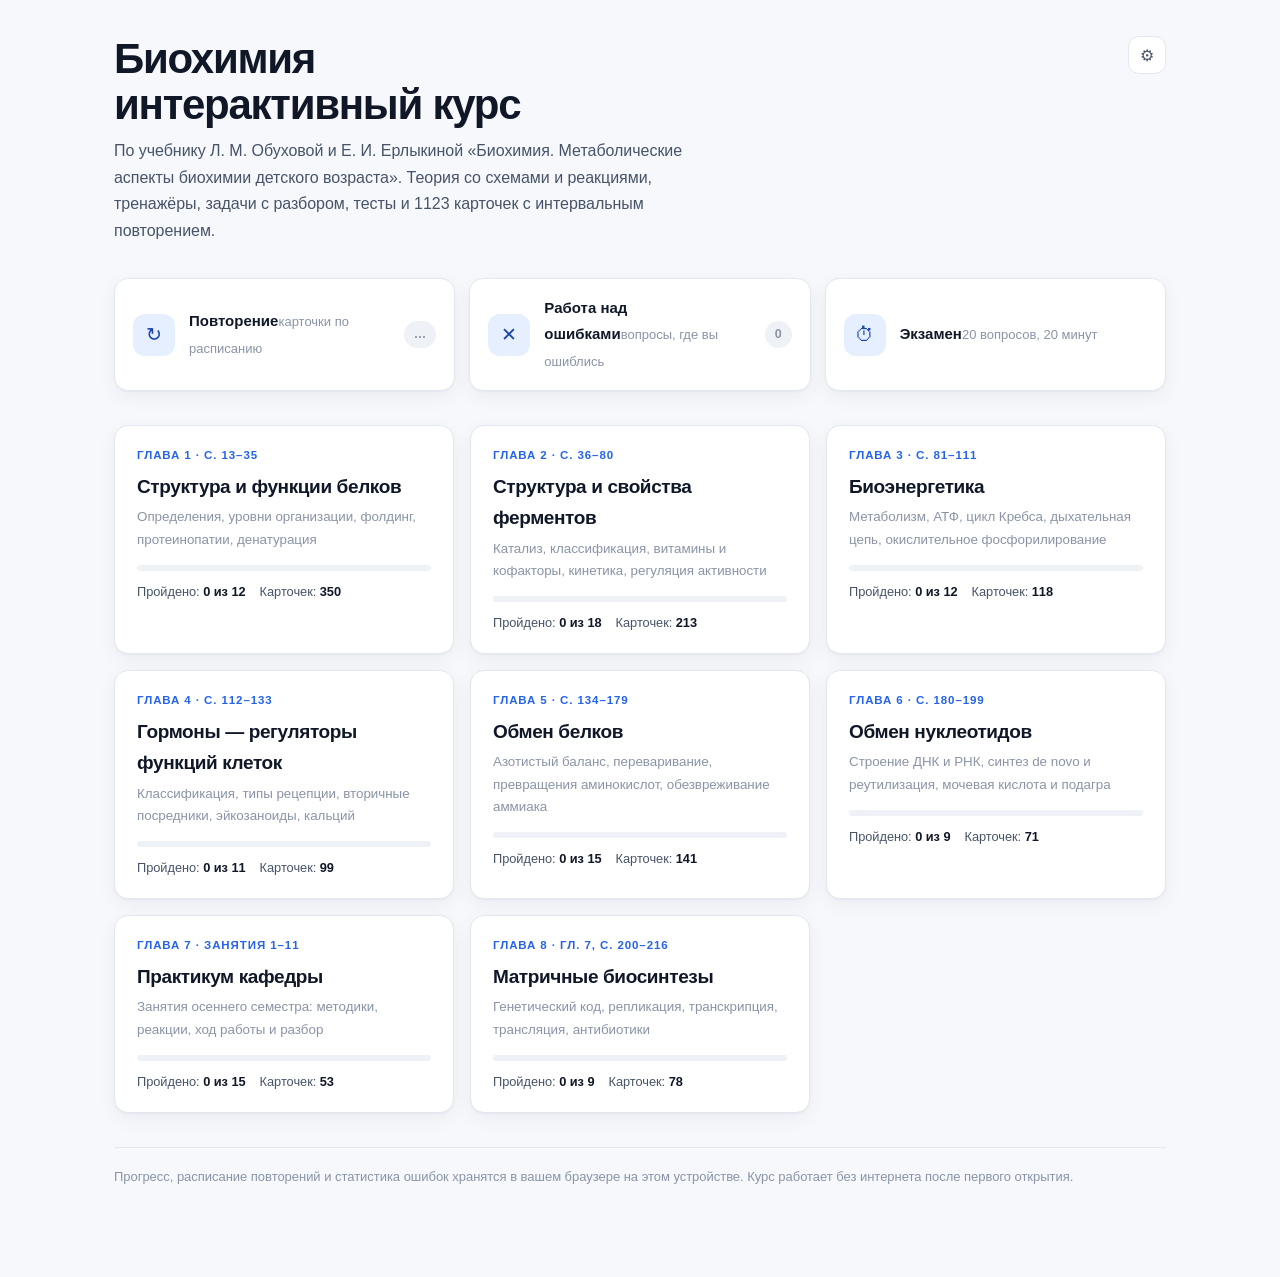
==== index.html @ 62764aaf "Add files via upload" ====
<!DOCTYPE html>
<html lang="ru">
<head>
<meta charset="utf-8">
<meta name="viewport" content="width=device-width, initial-scale=1">
<meta name="theme-color" content="#0f1b2d">
<title>Биохимия · интерактивный курс</title>
<link rel="manifest" href="manifest.json">
<link rel="stylesheet" href="app.css">
</head>
<body>
<div class="hub-wrap"><div id="hub"></div></div>
<script src="app.js"></script>
<script>
BIOHUB({"cards": 1123, "chapters": [{"n": 1, "disp": 1, "title": "Структура и функции белков", "sub": "Определения, уровни организации, фолдинг, протеинопатии, денатурация", "pages_label": "с. 13–35", "pages": 12, "cards": 350}, {"n": 2, "disp": 2, "title": "Структура и свойства ферментов", "sub": "Катализ, классификация, витамины и кофакторы, кинетика, регуляция активности", "pages_label": "с. 36–80", "pages": 18, "cards": 213}, {"n": 3, "disp": 3, "title": "Биоэнергетика", "sub": "Метаболизм, АТФ, цикл Кребса, дыхательная цепь, окислительное фосфорилирование", "pages_label": "с. 81–111", "pages": 12, "cards": 118}, {"n": 4, "disp": 4, "title": "Гормоны — регуляторы функций клеток", "sub": "Классификация, типы рецепции, вторичные посредники, эйкозаноиды, кальций", "pages_label": "с. 112–133", "pages": 11, "cards": 99}, {"n": 5, "disp": 5, "title": "Обмен белков", "sub": "Азотистый баланс, переваривание, превращения аминокислот, обезвреживание аммиака", "pages_label": "с. 134–179", "pages": 15, "cards": 141}, {"n": 6, "disp": 6, "title": "Обмен нуклеотидов", "sub": "Строение ДНК и РНК, синтез de novo и реутилизация, мочевая кислота и подагра", "pages_label": "с. 180–199", "pages": 9, "cards": 71}, {"n": 7, "disp": 7, "title": "Практикум кафедры", "sub": "Занятия осеннего семестра: методики, реакции, ход работы и разбор", "pages_label": "занятия 1–11", "pages": 15, "cards": 53}, {"n": 8, "disp": 7, "title": "Матричные биосинтезы", "sub": "Генетический код, репликация, транскрипция, трансляция, антибиотики", "pages_label": "гл. 7, с. 200–216", "pages": 9, "cards": 78}]});
if('serviceWorker' in navigator && location.protocol.indexOf('http')===0) navigator.serviceWorker.register('sw.js').catch(function(){});
</script>
</body>
</html>
---- app.css ----
:root{
  /* акценты — используются и в inline-SVG */
  --teal:#2563eb; --teal-d:#1a44a8; --tint:#e6efff;
  --plum:#7c3aed; --plum-tint:#f0e9ff;
  --amber:#c2740b; --amber-tint:#fdf2dd;
  --red:#d33a34; --red-tint:#fdeae8;
  --green:#12885e; --green-tint:#dcf5ea;
  /* текст и поверхности */
  --ink:#101828; --ink2:#475467; --ink3:#8a94a6;
  --line:#e3e8f0; --line2:#eef2f7;
  --bg:#f6f8fc; --card:#ffffff;
  /* тёмная панель */
  --rail:#0f1b2d; --rail2:#16273f; --rail-tx:#c3cede; --rail-tx2:#7f8fa6;
  --mono:ui-monospace,"SFMono-Regular",Menlo,Consolas,monospace;
  --body:-apple-system,BlinkMacSystemFont,"Segoe UI",Roboto,"Helvetica Neue",Arial,sans-serif;
  --r:14px;
  --sh:0 1px 2px rgba(16,24,40,.04),0 6px 20px rgba(16,24,40,.05);
}
*{box-sizing:border-box}
html{scroll-behavior:smooth}
body{margin:0;background:var(--bg);color:var(--ink);font-family:var(--body);font-size:16px;line-height:1.65;-webkit-text-size-adjust:100%;letter-spacing:-.002em}
@media (prefers-reduced-motion:reduce){*{animation:none!important;transition:none!important}html{scroll-behavior:auto}}

/* ---------- каркас ---------- */
.shell{display:grid;grid-template-columns:308px minmax(0,1fr);max-width:1500px;margin:0 auto;min-height:100vh}
.rail{position:sticky;top:0;height:100vh;overflow-y:auto;background:var(--rail);color:var(--rail-tx);padding:24px 18px 40px}
.main{padding:34px 46px 100px;min-width:0}
.topbar{display:none}
@media(max-width:1000px){
  .shell{grid-template-columns:1fr}
  .topbar{display:flex;position:sticky;top:0;z-index:40;align-items:center;gap:12px;background:var(--rail);color:#fff;padding:11px 14px}
  .topbar .tb-title{font-size:15px;font-weight:600;flex:1;min-width:0;overflow:hidden;text-overflow:ellipsis;white-space:nowrap}
  .burger{font:inherit;font-size:14px;font-weight:600;border:1px solid rgba(255,255,255,.22);background:rgba(255,255,255,.08);color:#fff;border-radius:10px;padding:7px 13px;cursor:pointer;white-space:nowrap}
  .rail{position:fixed;z-index:50;inset:0 auto 0 0;width:min(88vw,340px);transform:translateX(-102%);transition:transform .25s ease}
  .rail.open{transform:none}
  .scrim{position:fixed;inset:0;background:rgba(8,14,26,.55);z-index:45;display:none}
  .scrim.on{display:block}
  .main{padding:20px 16px 80px}
}

/* ---------- сайдбар ---------- */
.brand{color:#fff;font-size:19px;font-weight:700;line-height:1.25;letter-spacing:-.01em;margin:0 0 6px}
.brand em{font-style:normal;color:#7aa5ff}
.brand-sub{font-size:12px;color:var(--rail-tx2);line-height:1.5;margin-bottom:16px}
.search{position:relative;margin-bottom:16px}
.search input{width:100%;font:inherit;font-size:14px;padding:10px 12px 10px 34px;border:1px solid rgba(255,255,255,.14);border-radius:11px;background:rgba(255,255,255,.06);color:#fff}
.search input::placeholder{color:var(--rail-tx2)}
.search input:focus{outline:none;border-color:#3f6fd8;background:rgba(255,255,255,.1)}
.search::before{content:"⌕";position:absolute;left:12px;top:8px;font-size:16px;color:var(--rail-tx2)}
.chapter{margin-bottom:4px;border-radius:12px;overflow:hidden}
.ch-head{display:flex;align-items:center;gap:10px;width:100%;background:none;border:0;padding:10px 8px;cursor:pointer;text-align:left;font:inherit;color:#fff;border-radius:10px}
.ch-head:hover{background:rgba(255,255,255,.05)}
.ch-num{font-family:var(--mono);font-size:10px;letter-spacing:.06em;color:#fff;background:linear-gradient(135deg,#2563eb,#5b8cff);border-radius:7px;padding:3px 7px}
.ch-name{flex:1;font-size:13.4px;font-weight:600;line-height:1.3}
.caret{color:var(--rail-tx2);font-size:11px;transition:transform .2s}
.chapter.closed .caret{transform:rotate(-90deg)}
.chapter.closed .chain{display:none}
.chain{margin:0 0 8px;padding:0 0 0 6px;list-style:none}
.nav-btn{display:flex;gap:10px;align-items:flex-start;width:100%;background:none;border:0;padding:7px 10px;text-align:left;cursor:pointer;color:var(--rail-tx);font:inherit;font-size:13.4px;line-height:1.35;border-radius:9px}
.nav-btn:hover{background:rgba(255,255,255,.06);color:#fff}
.node{flex:0 0 auto;width:22px;height:22px;border-radius:7px;background:rgba(255,255,255,.07);display:grid;place-items:center;font-family:var(--mono);font-size:9.5px;color:var(--rail-tx2);margin-top:1px}
.nav-btn.active{background:rgba(37,99,235,.22);color:#fff;font-weight:600;box-shadow:inset 2px 0 0 #5b8cff}
.nav-btn.active .node{background:#2563eb;color:#fff}
.nav-btn.done .node{background:rgba(18,136,94,.25);color:#5fd6a6}
.nav-btn.done:not(.active) .node span{display:none}
.nav-btn.done:not(.active) .node::after{content:"✓"}
.nav-btn.hidden{display:none}
.rail-progress{margin-top:18px;padding-top:16px;border-top:1px solid rgba(255,255,255,.1);font-size:12.5px;color:var(--rail-tx2)}
.bar{height:6px;border-radius:99px;background:rgba(255,255,255,.1);overflow:hidden;margin:9px 0 6px}
.bar>i{display:block;height:100%;background:linear-gradient(90deg,#2563eb,#5b8cff);width:0;transition:width .35s ease}
.rail-src{margin-top:14px;font-size:11.2px;color:var(--rail-tx2);line-height:1.55}
.nores{font-size:13px;color:var(--rail-tx2);padding:8px 4px}

/* ---------- заголовки ---------- */
.crumb{display:inline-flex;align-items:center;gap:8px;font-size:12px;font-weight:600;letter-spacing:.02em;color:var(--teal-d);background:var(--tint);padding:5px 12px;border-radius:99px;margin-bottom:14px}
h1.page{font-size:clamp(26px,3.6vw,36px);font-weight:750;line-height:1.15;letter-spacing:-.025em;margin:0 0 10px}
.lead{font-size:16.6px;color:var(--ink2);max-width:70ch;margin:0 0 24px}
h2.sec{font-size:22px;font-weight:700;letter-spacing:-.02em;margin:38px 0 14px;padding-left:14px;border-left:4px solid var(--teal);line-height:1.25}
h3{font-size:16.5px;font-weight:650;margin:24px 0 8px;color:var(--ink)}
p{margin:0 0 12px;max-width:78ch}
ul,ol{margin:0 0 14px;padding-left:22px;max-width:78ch}
li{margin-bottom:6px}
li::marker{color:var(--teal)}
b,strong{font-weight:650}

/* ---------- видеослот ---------- */
.vslot{margin:0 0 24px}
.vslot .k{font-size:11px;font-weight:700;letter-spacing:.1em;text-transform:uppercase;color:var(--ink3);display:block;margin-bottom:10px}
.vgrid{display:grid;grid-template-columns:repeat(auto-fit,minmax(290px,1fr));gap:16px}
.vcard{background:var(--card);border:1px solid var(--line);border-radius:var(--r);overflow:hidden;box-shadow:var(--sh)}
.vframe{position:relative;width:100%;aspect-ratio:16/9;background:#0f1b2d}
.vframe iframe{position:absolute;inset:0;width:100%;height:100%;border:0}
.vcap{padding:11px 14px;font-size:13.4px;color:var(--ink2);display:flex;justify-content:space-between;gap:10px;align-items:center}
.vcap a{color:var(--teal);text-decoration:none;font-weight:600}
.vcap a:hover{text-decoration:underline}
.vempty{border:1.5px dashed var(--line);border-radius:var(--r);background:var(--card);padding:18px;display:flex;flex-direction:column;justify-content:center;align-items:center;text-align:center;aspect-ratio:16/9;color:var(--ink3);font-size:13.4px;gap:7px}
.vempty .plus{width:42px;height:42px;border-radius:50%;background:var(--tint);color:var(--teal);display:grid;place-items:center;font-size:24px;line-height:1}
.vempty code{font-family:var(--mono);font-size:11.5px;background:var(--tint);color:var(--teal-d);padding:2px 7px;border-radius:6px}

/* ---------- карточки-блоки ---------- */
.panel{background:var(--card);border:1px solid var(--line);border-radius:var(--r);padding:20px 22px;margin:18px 0;box-shadow:var(--sh)}
.def,.clin,.note{border-radius:var(--r);padding:16px 20px;margin:16px 0;box-shadow:var(--sh)}
.def{background:var(--card);border:1px solid var(--line);border-left:4px solid var(--teal)}
.def .k{font-size:10.5px;font-weight:700;letter-spacing:.1em;text-transform:uppercase;color:var(--teal);display:block;margin-bottom:6px}
.clin{background:var(--card);border:1px solid var(--line);border-left:4px solid var(--amber)}
.clin .k{font-size:10.5px;font-weight:700;letter-spacing:.1em;text-transform:uppercase;color:var(--amber);display:block;margin-bottom:6px}
.def p:last-child,.clin p:last-child,.note p:last-child{margin-bottom:0}
.note{background:var(--tint);border:0;font-size:14.8px;color:var(--ink2);box-shadow:none}

/* ---------- таблицы ---------- */
.tw{overflow-x:auto;margin:18px 0;border:1px solid var(--line);border-radius:var(--r);background:var(--card);box-shadow:var(--sh)}
table{border-collapse:collapse;width:100%;font-size:14.5px;min-width:520px}
th{text-align:left;background:#f8fafd;font-size:11px;font-weight:700;letter-spacing:.06em;text-transform:uppercase;color:var(--ink3);padding:12px 15px;border-bottom:1px solid var(--line)}
td{padding:12px 15px;border-bottom:1px solid var(--line2);vertical-align:top}
tr:last-child td{border-bottom:0}
td.n{font-weight:650;color:var(--teal-d);white-space:nowrap}

/* ---------- схемы и реакции ---------- */
figure{margin:22px 0;background:var(--card);border:1px solid var(--line);border-radius:var(--r);padding:20px 18px 12px;overflow:hidden;box-shadow:var(--sh)}
figure svg{display:block;width:100%;height:auto;max-width:780px;margin:0 auto}
figcaption{font-size:12.8px;color:var(--ink3);margin-top:12px;text-align:center}
.sv-lbl{font-family:var(--body);font-size:12.5px;fill:var(--ink2)}
.sv-key{font-family:var(--body);font-size:13px;font-weight:700;fill:var(--ink)}
.sv-f{font-family:var(--mono);font-size:13.5px;fill:var(--ink)}
.sv-s{font-family:var(--body);font-size:11px;fill:var(--ink2)}
.rxn{display:flex;flex-wrap:wrap;align-items:center;justify-content:center;gap:12px;background:var(--card);border:1px solid var(--line);border-radius:var(--r);padding:18px 16px;margin:18px 0;font-size:14.8px;box-shadow:var(--sh)}
.rxn .mol{white-space:nowrap;padding:7px 12px;border-radius:10px;background:var(--tint);color:var(--teal-d);font-weight:600}
.rxn .op{color:var(--ink3);font-size:17px}
.rxn .arrow{position:relative;color:var(--teal);font-size:20px;padding:0 6px}
.rxn .arrow small{position:absolute;left:50%;transform:translateX(-50%);top:-16px;font-size:10.5px;color:var(--ink3);white-space:nowrap;font-weight:600}
.rxn-cap{text-align:center;font-size:12.8px;color:var(--ink3);margin:-8px 0 18px}

/* ---------- вкладки, кнопки ---------- */
.tabs{display:flex;gap:6px;flex-wrap:wrap;background:#eef2f8;padding:5px;border-radius:12px;margin:0 0 22px}
.tab{background:none;border:0;padding:9px 15px;font:inherit;font-size:14.2px;font-weight:600;color:var(--ink2);cursor:pointer;border-radius:9px}
.tab:hover{color:var(--ink)}
.tab.on{background:var(--card);color:var(--teal-d);box-shadow:0 1px 3px rgba(16,24,40,.1)}
.tab .cnt{font-size:11.5px;color:var(--ink3);margin-left:6px}
.btn{font:inherit;font-size:14.4px;font-weight:600;padding:10px 17px;border-radius:11px;border:1px solid var(--teal);background:var(--teal);color:#fff;cursor:pointer}
.btn:hover{background:var(--teal-d);border-color:var(--teal-d)}
.btn.ghost{background:var(--card);color:var(--teal-d);border-color:var(--line)}
.btn.ghost:hover{background:var(--tint);border-color:var(--tint)}
.btn.sm{font-size:13px;padding:7px 13px}
.btn:disabled{opacity:.45;cursor:default}
:focus-visible{outline:3px solid #9dbcff;outline-offset:2px}
.pager{display:flex;justify-content:space-between;gap:12px;margin-top:44px;padding-top:20px;border-top:1px solid var(--line)}
.pager button{flex:1;text-align:left;background:var(--card);border:1px solid var(--line);border-radius:var(--r);padding:14px 16px;font:inherit;font-size:13.6px;font-weight:600;color:var(--ink);cursor:pointer;line-height:1.35;box-shadow:var(--sh)}
.pager button:hover{border-color:var(--teal);color:var(--teal-d)}
.pager button.next{text-align:right}
.pager .dir{display:block;font-size:11px;font-weight:600;letter-spacing:.06em;text-transform:uppercase;color:var(--ink3);margin-bottom:4px}

/* ---------- карточки Анки ---------- */
.deck-top{display:flex;flex-wrap:wrap;gap:10px;align-items:center;justify-content:space-between;margin-bottom:12px}
.deck-meta{font-size:13px;color:var(--ink3);font-weight:600}
.flip{perspective:1400px;margin:0 auto 16px;max-width:660px}
.flip-in{position:relative;transform-style:preserve-3d;transition:transform .5s cubic-bezier(.4,.1,.2,1);min-height:240px}
.flip.on .flip-in{transform:rotateY(180deg)}
.face{position:absolute;inset:0;backface-visibility:hidden;background:var(--card);border:1px solid var(--line);border-radius:18px;padding:30px 28px;display:flex;flex-direction:column;justify-content:center;overflow:auto;box-shadow:var(--sh)}
.face .side{position:absolute;top:13px;left:20px;font-size:10px;font-weight:700;letter-spacing:.12em;text-transform:uppercase;color:var(--ink3)}
.face.back{transform:rotateY(180deg);background:linear-gradient(180deg,#f9fbff,#fff);border-color:#c9dcff}
.face .q{font-size:20px;font-weight:650;line-height:1.35;text-align:center;letter-spacing:-.01em}
.face .a{font-size:15.3px;line-height:1.6}
.face .a b{color:var(--teal-d)}
.deck-ctrl{display:flex;gap:8px;justify-content:center;flex-wrap:wrap}
.deck-hint{text-align:center;font-size:12.6px;color:var(--ink3);margin-top:12px}

/* ---------- тесты и тренажёры ---------- */
.q-card{background:var(--card);border:1px solid var(--line);border-radius:var(--r);padding:20px 22px;margin:14px 0;box-shadow:var(--sh)}
.q-num{font-size:11px;font-weight:700;letter-spacing:.1em;color:var(--teal);text-transform:uppercase}
.q-text{font-size:16px;font-weight:650;margin:7px 0 14px;letter-spacing:-.01em}
.opt{display:block;width:100%;text-align:left;font:inherit;font-size:14.8px;background:var(--card);border:1.5px solid var(--line);border-radius:11px;padding:12px 15px;margin-bottom:8px;cursor:pointer;transition:border-color .15s}
.opt:hover{border-color:#9dbcff;background:#fbfcff}
.opt.ok{background:var(--green-tint);border-color:var(--green);font-weight:600}
.opt.no{background:var(--red-tint);border-color:var(--red)}
.opt:disabled{cursor:default}
.expl{font-size:14.4px;background:var(--tint);border-radius:11px;padding:13px 15px;margin-top:10px;color:var(--ink2)}
.score{font-size:13.4px;font-weight:650;color:var(--teal-d);background:var(--tint);border-radius:99px;padding:9px 16px;display:inline-block}
.chips{display:flex;flex-wrap:wrap;gap:8px;margin:14px 0}
.chip{font:inherit;font-size:14px;font-weight:500;padding:8px 14px;border-radius:99px;border:1.5px solid var(--line);background:var(--card);cursor:pointer}
.chip:hover{border-color:var(--teal)}
.chip.sel{background:var(--teal);color:#fff;border-color:var(--teal)}
.chip.ok{background:var(--green-tint);border-color:var(--green);color:var(--green);cursor:default}
.chip.no{background:var(--red-tint);border-color:var(--red);color:var(--red)}
.buckets{display:grid;grid-template-columns:repeat(auto-fit,minmax(210px,1fr));gap:14px;margin:14px 0}
.bucket{background:var(--card);border:1.5px dashed var(--line);border-radius:var(--r);padding:14px;min-height:96px}
.bucket h4{margin:0 0 10px;font-size:13.4px;font-weight:700;color:var(--teal-d)}
.bucket .drop{display:flex;flex-wrap:wrap;gap:7px}
.match{display:grid;grid-template-columns:1fr 1fr;gap:14px;margin:14px 0}
@media(max-width:640px){.match{grid-template-columns:1fr}}
.match .col h4{margin:0 0 9px;font-size:11px;font-weight:700;letter-spacing:.08em;text-transform:uppercase;color:var(--ink3)}
.mitem{display:block;width:100%;text-align:left;font:inherit;font-size:14.2px;background:var(--card);border:1.5px solid var(--line);border-radius:11px;padding:11px 14px;margin-bottom:8px;cursor:pointer}
.mitem:hover{border-color:#9dbcff}
.mitem.sel{border-color:var(--teal);background:var(--tint)}
.mitem.ok{background:var(--green-tint);border-color:var(--green);cursor:default}
.mitem.no{background:var(--red-tint);border-color:var(--red)}

/* ---------- задачи ---------- */
.task{background:var(--card);border:1px solid var(--line);border-radius:var(--r);padding:22px 24px;margin:18px 0;box-shadow:var(--sh)}
.task-h{display:flex;gap:9px;align-items:center;flex-wrap:wrap;margin-bottom:12px}
.task-n{font-size:11.5px;font-weight:700;letter-spacing:.05em;text-transform:uppercase;color:#fff;background:var(--plum);padding:5px 11px;border-radius:99px;white-space:nowrap}
.task-q{font-size:15.6px;line-height:1.6}
.algo{background:#faf8ff;border:1px solid #e9e0fb;border-radius:var(--r);padding:16px 20px;margin:14px 0}
.algo .k{font-size:10.5px;font-weight:700;letter-spacing:.1em;text-transform:uppercase;color:var(--plum);display:block;margin-bottom:9px}
.algo ol{margin:0;padding-left:20px;font-size:14.6px}
.algo li::marker{color:var(--plum);font-weight:700}
details.sol{border-top:1px solid var(--line2);margin-top:14px;padding-top:12px}
details.sol summary{cursor:pointer;font-size:14.4px;color:var(--teal);font-weight:650;list-style:none}
details.sol summary::-webkit-details-marker{display:none}
details.sol summary::before{content:"▸ "}
details.sol[open] summary::before{content:"▾ "}
details.sol .body{margin-top:12px;font-size:15px}

/* ---------- прочее ---------- */
.pill{display:inline-block;font-size:11.5px;font-weight:600;padding:4px 11px;border-radius:99px;background:var(--tint);color:var(--teal-d)}
.grid2{display:grid;grid-template-columns:repeat(auto-fit,minmax(250px,1fr));gap:16px;margin:16px 0}
.mini{background:var(--card);border:1px solid var(--line);border-radius:var(--r);padding:17px 18px;box-shadow:var(--sh)}
.mini h4{margin:0 0 7px;font-size:14.6px;font-weight:700;color:var(--ink)}
.mini p{font-size:14.2px;margin:0;color:var(--ink2)}
.barrow{display:flex;align-items:center;gap:12px;margin:8px 0;font-size:14px}
.barrow .nm{flex:0 0 190px}
.barrow .tr{flex:1;height:18px;background:var(--line2);border-radius:99px;overflow:hidden}
.barrow .tr>i{display:block;height:100%;background:linear-gradient(90deg,#2563eb,#6aa0ff);border-radius:99px}
.barrow .vl{flex:0 0 76px;font-size:12.8px;font-weight:650;color:var(--ink2);text-align:right}
@media(max-width:640px){.barrow .nm{flex:0 0 118px;font-size:13px}}
.slider-wrap{background:var(--card);border:1px solid var(--line);border-radius:var(--r);padding:18px 20px;margin:18px 0;box-shadow:var(--sh)}
input[type=range]{width:100%;accent-color:var(--teal)}
.ph-out{display:flex;gap:10px;flex-wrap:wrap;align-items:center;justify-content:center;font-size:14.6px;margin-top:14px}
.ph-badge{padding:7px 13px;border-radius:99px;background:var(--tint);color:var(--teal-d);font-weight:600}
sub,sup{font-size:.72em}

/* ================= ТЁМНАЯ ТЕМА ================= */
[data-theme="dark"]{
  --teal:#6b9bff; --teal-d:#9dbcff; --tint:#16294a;
  --plum:#a78bfa; --plum-tint:#221c3a;
  --amber:#e0a94a; --amber-tint:#2b2413;
  --red:#f2726c; --red-tint:#331c1c;
  --green:#3ecf9a; --green-tint:#122e24;
  --ink:#e7edf7; --ink2:#a9b6cb; --ink3:#7e8ca3;
  --line:#243352; --line2:#1a2740;
  --bg:#0a111d; --card:#101b2d;
  --rail:#070d18; --rail2:#101b2d; --rail-tx:#b7c4d8; --rail-tx2:#75839a;
  --sh:0 1px 2px rgba(0,0,0,.3),0 6px 20px rgba(0,0,0,.25);
}
[data-theme="dark"] .tabs{background:#16223a}
[data-theme="dark"] th{background:#152238}
[data-theme="dark"] .algo{background:#1a1730;border-color:#2b2350}
[data-theme="dark"] .face.back{background:linear-gradient(180deg,#132140,#101b2d);border-color:#2b4372}
[data-theme="dark"] .opt:hover{background:#152238}
[data-theme="dark"] .vempty{background:var(--card)}
[data-theme="dark"] img,[data-theme="dark"] .vframe{filter:brightness(.92)}

/* ================= МАСШТАБ ТЕКСТА ================= */
.main{zoom:var(--fsc,1)}

/* ================= ХАБ (главная) ================= */
.hub-wrap{max-width:1100px;margin:0 auto;padding:36px 24px 90px}
@media(max-width:700px){.hub-wrap{padding:22px 16px 70px}}
.hub-head{display:flex;justify-content:space-between;align-items:flex-start;gap:20px;flex-wrap:wrap;margin-bottom:8px}
.hub-title{font-size:clamp(28px,4.4vw,42px);font-weight:780;letter-spacing:-.03em;line-height:1.1;margin:0}
.hub-sub{color:var(--ink2);font-size:16px;max-width:66ch;margin:10px 0 26px}
.hub-actions{display:grid;grid-template-columns:repeat(auto-fit,minmax(215px,1fr));gap:14px;margin-bottom:34px}
.act{display:flex;gap:14px;align-items:center;background:var(--card);border:1px solid var(--line);border-radius:var(--r);padding:16px 18px;cursor:pointer;text-align:left;font:inherit;color:inherit;box-shadow:var(--sh)}
.act:hover{border-color:var(--teal)}
.act .ico{flex:0 0 auto;width:42px;height:42px;border-radius:12px;display:grid;place-items:center;font-size:19px;background:var(--tint);color:var(--teal-d)}
.act .t{font-weight:700;font-size:15px}
.act .s{font-size:13px;color:var(--ink3)}
.act .badge{margin-left:auto;background:var(--teal);color:#fff;border-radius:99px;padding:3px 10px;font-size:12.5px;font-weight:700}
.act .badge.zero{background:var(--line2);color:var(--ink3)}
.ch-grid{display:grid;grid-template-columns:repeat(auto-fit,minmax(300px,1fr));gap:16px}
.ch-card{display:block;background:var(--card);border:1px solid var(--line);border-radius:var(--r);padding:20px 22px;text-decoration:none;color:inherit;box-shadow:var(--sh)}
.ch-card:hover{border-color:var(--teal)}
.ch-card .num{font-size:11.5px;font-weight:700;letter-spacing:.08em;text-transform:uppercase;color:var(--teal)}
.ch-card h3{margin:6px 0 4px;font-size:19px;font-weight:720;letter-spacing:-.02em}
.ch-card .meta{font-size:13.4px;color:var(--ink3);margin-bottom:14px}
.ch-card .st{display:flex;gap:14px;font-size:12.8px;color:var(--ink2);margin-top:10px;flex-wrap:wrap}
.ch-card .st b{color:var(--ink)}
.hub-foot{margin-top:34px;font-size:13px;color:var(--ink3);border-top:1px solid var(--line);padding-top:18px}

/* ================= НАСТРОЙКИ ================= */
.tools{display:flex;gap:8px;align-items:center}
.icon-btn{width:38px;height:38px;border-radius:11px;border:1px solid var(--line);background:var(--card);color:var(--ink2);font-size:16px;cursor:pointer;display:grid;place-items:center}
.icon-btn:hover{border-color:var(--teal);color:var(--teal-d)}
.rail .icon-btn{background:rgba(255,255,255,.06);border-color:rgba(255,255,255,.14);color:#fff}
.pop{position:absolute;right:0;top:46px;z-index:60;background:var(--card);border:1px solid var(--line);border-radius:var(--r);box-shadow:0 12px 40px rgba(16,24,40,.18);padding:16px;width:270px}
.pop h4{margin:0 0 10px;font-size:13px;text-transform:uppercase;letter-spacing:.08em;color:var(--ink3)}
.pop .row{display:flex;gap:8px;margin-bottom:14px}
.pop .row button{flex:1;font:inherit;font-size:13.4px;padding:8px;border-radius:9px;border:1.5px solid var(--line);background:var(--card);color:var(--ink2);cursor:pointer}
.pop .row button.on{border-color:var(--teal);background:var(--tint);color:var(--teal-d);font-weight:650}
.pop .danger{width:100%;font:inherit;font-size:13.4px;padding:9px;border-radius:9px;border:1.5px solid var(--red);background:transparent;color:var(--red);cursor:pointer}
.settings-host{position:relative}

/* ================= ПОВТОРЕНИЕ (SRS) ================= */
.srs-bar{display:flex;gap:8px;justify-content:center;flex-wrap:wrap;margin-top:6px}
.srs-bar button{font:inherit;font-size:14px;font-weight:600;padding:10px 16px;border-radius:11px;border:1.5px solid var(--line);background:var(--card);cursor:pointer;color:var(--ink)}
.srs-bar .again{border-color:var(--red);color:var(--red)}
.srs-bar .hard{border-color:var(--amber);color:var(--amber)}
.srs-bar .good{border-color:var(--green);color:var(--green)}
.srs-bar button:hover{filter:brightness(.97)}
.srs-bar .nx{display:block;font-size:11px;font-weight:500;color:var(--ink3)}
.empty-state{text-align:center;padding:50px 20px;color:var(--ink3)}
.empty-state .big{font-size:40px;margin-bottom:10px}

/* ================= ЭКЗАМЕН ================= */
.exam-top{position:sticky;top:0;z-index:20;display:flex;gap:14px;align-items:center;justify-content:space-between;background:var(--card);border:1px solid var(--line);border-radius:var(--r);padding:12px 18px;margin-bottom:18px;box-shadow:var(--sh);flex-wrap:wrap}
.timer{font-variant-numeric:tabular-nums;font-size:19px;font-weight:750;color:var(--teal-d)}
.timer.warn{color:var(--red)}
.exam-prog{flex:1;min-width:140px;height:8px;border-radius:99px;background:var(--line2);overflow:hidden}
.exam-prog>i{display:block;height:100%;background:var(--teal);width:0;transition:width .2s}
.result{background:var(--card);border:1px solid var(--line);border-radius:var(--r);padding:26px;text-align:center;box-shadow:var(--sh);margin-bottom:20px}
.result .score-big{font-size:46px;font-weight:800;letter-spacing:-.03em;line-height:1.1}
.result .verdict{color:var(--ink2);margin-top:6px}

/* ================= ИНТЕРАКТИВНЫЕ СХЕМЫ ================= */
.widget{background:var(--card);border:1px solid var(--line);border-radius:var(--r);padding:20px;margin:22px 0;box-shadow:var(--sh)}
.widget h4{margin:0 0 4px;font-size:16px;font-weight:700}
.widget .wsub{font-size:13.4px;color:var(--ink3);margin-bottom:14px}
.ctrl-row{display:flex;gap:16px;flex-wrap:wrap;align-items:center;margin-bottom:10px}
.ctrl{flex:1;min-width:190px}
.ctrl label{display:flex;justify-content:space-between;font-size:13px;color:var(--ink2);margin-bottom:4px}
.ctrl label b{color:var(--teal-d)}
.seg{display:flex;gap:6px;flex-wrap:wrap;margin-bottom:12px}
.seg button{font:inherit;font-size:13.4px;padding:8px 13px;border-radius:99px;border:1.5px solid var(--line);background:var(--card);cursor:pointer;color:var(--ink2)}
.seg button.on{background:var(--teal);border-color:var(--teal);color:#fff;font-weight:600}
.readout{display:flex;gap:10px;flex-wrap:wrap;margin-top:12px}
.readout .r{background:var(--tint);color:var(--teal-d);border-radius:10px;padding:8px 13px;font-size:13.6px;font-weight:600}
.readout .r.bad{background:var(--red-tint);color:var(--red)}
.readout .r.good{background:var(--green-tint);color:var(--green)}
.xref{color:var(--teal);text-decoration:none;border-bottom:1px dashed var(--teal);font-weight:600}
.xref:hover{border-bottom-style:solid}

/* ================= ПЕЧАТЬ ================= */
@media print{
  .rail,.topbar,.scrim,.tabs,.pager,.deck-ctrl,.srs-bar,.btn,.icon-btn,.pop,.widget .seg,.ctrl-row{display:none!important}
  .shell{display:block}
  .main{padding:0;zoom:1}
  body{background:#fff;font-size:11pt}
  .panel,.def,.clin,.note,.tw,figure,.task,.q-card,.mini{box-shadow:none;break-inside:avoid}
  h2.sec{break-after:avoid}
  a{color:inherit;text-decoration:none}
}
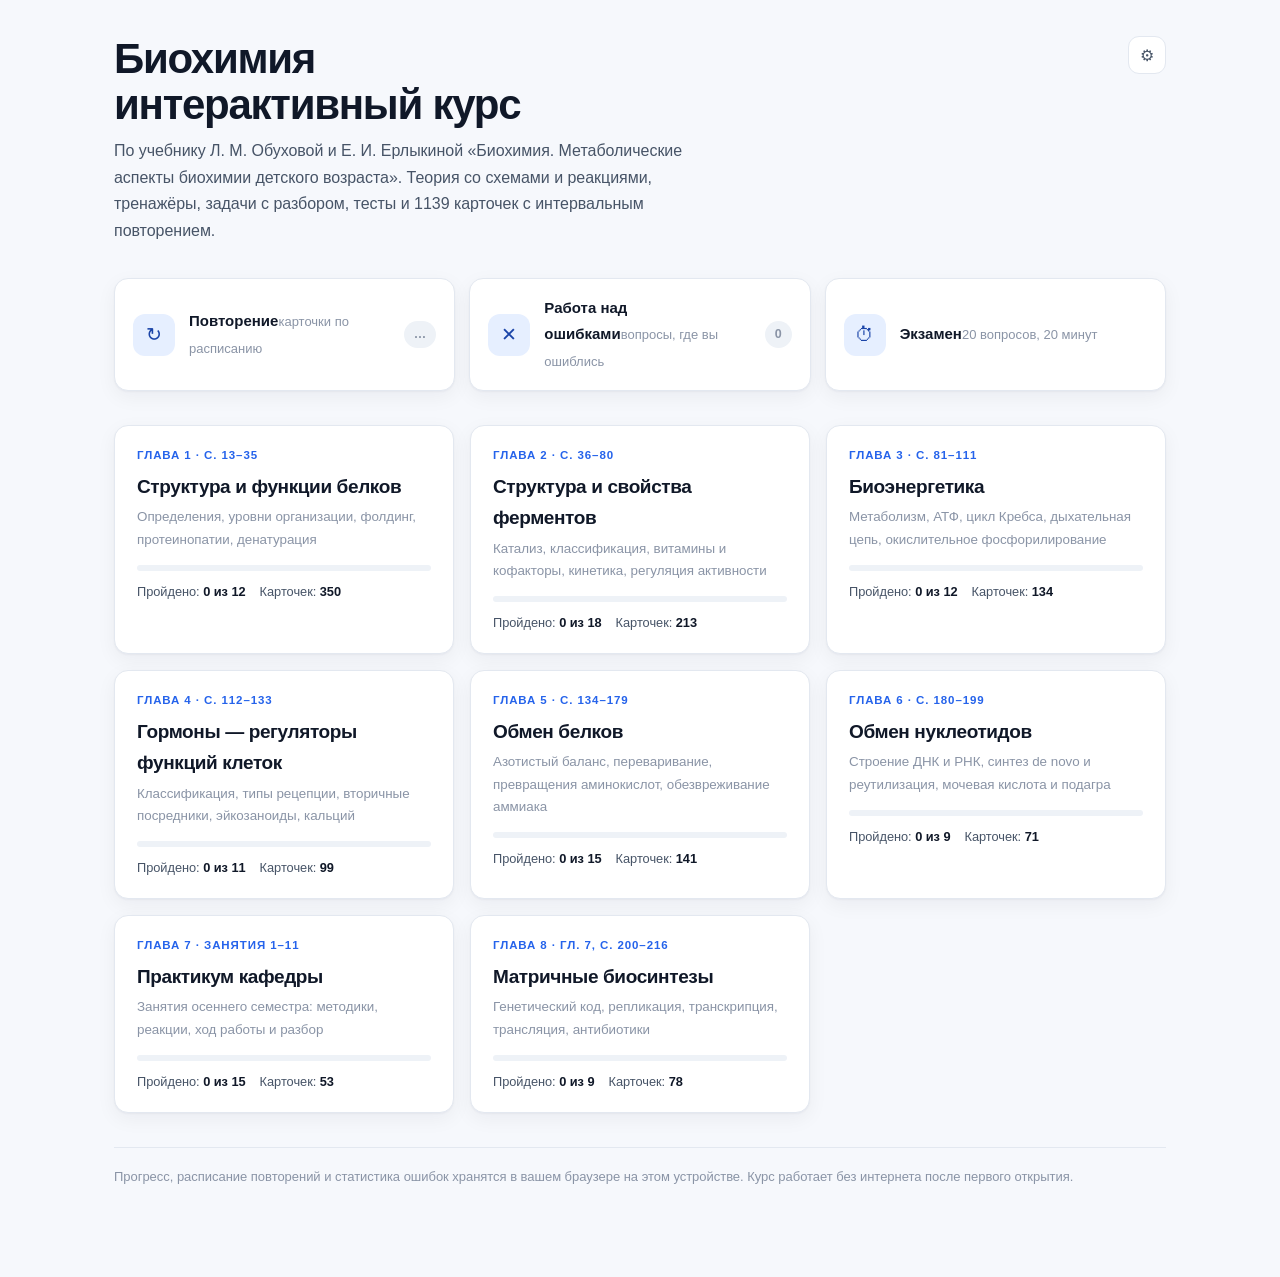
==== commit 949e6833: "Add files via upload" ====
--- a/index.html
+++ b/index.html
@@ -12,7 +12,7 @@
 <div class="hub-wrap"><div id="hub"></div></div>
 <script src="app.js"></script>
 <script>
-BIOHUB({"cards": 1123, "chapters": [{"n": 1, "disp": 1, "title": "Структура и функции белков", "sub": "Определения, уровни организации, фолдинг, протеинопатии, денатурация", "pages_label": "с. 13–35", "pages": 12, "cards": 350}, {"n": 2, "disp": 2, "title": "Структура и свойства ферментов", "sub": "Катализ, классификация, витамины и кофакторы, кинетика, регуляция активности", "pages_label": "с. 36–80", "pages": 18, "cards": 213}, {"n": 3, "disp": 3, "title": "Биоэнергетика", "sub": "Метаболизм, АТФ, цикл Кребса, дыхательная цепь, окислительное фосфорилирование", "pages_label": "с. 81–111", "pages": 12, "cards": 118}, {"n": 4, "disp": 4, "title": "Гормоны — регуляторы функций клеток", "sub": "Классификация, типы рецепции, вторичные посредники, эйкозаноиды, кальций", "pages_label": "с. 112–133", "pages": 11, "cards": 99}, {"n": 5, "disp": 5, "title": "Обмен белков", "sub": "Азотистый баланс, переваривание, превращения аминокислот, обезвреживание аммиака", "pages_label": "с. 134–179", "pages": 15, "cards": 141}, {"n": 6, "disp": 6, "title": "Обмен нуклеотидов", "sub": "Строение ДНК и РНК, синтез de novo и реутилизация, мочевая кислота и подагра", "pages_label": "с. 180–199", "pages": 9, "cards": 71}, {"n": 7, "disp": 7, "title": "Практикум кафедры", "sub": "Занятия осеннего семестра: методики, реакции, ход работы и разбор", "pages_label": "занятия 1–11", "pages": 15, "cards": 53}, {"n": 8, "disp": 7, "title": "Матричные биосинтезы", "sub": "Генетический код, репликация, транскрипция, трансляция, антибиотики", "pages_label": "гл. 7, с. 200–216", "pages": 9, "cards": 78}]});
+BIOHUB({"cards": 1139, "chapters": [{"n": 1, "disp": 1, "title": "Структура и функции белков", "sub": "Определения, уровни организации, фолдинг, протеинопатии, денатурация", "pages_label": "с. 13–35", "pages": 12, "cards": 350}, {"n": 2, "disp": 2, "title": "Структура и свойства ферментов", "sub": "Катализ, классификация, витамины и кофакторы, кинетика, регуляция активности", "pages_label": "с. 36–80", "pages": 18, "cards": 213}, {"n": 3, "disp": 3, "title": "Биоэнергетика", "sub": "Метаболизм, АТФ, цикл Кребса, дыхательная цепь, окислительное фосфорилирование", "pages_label": "с. 81–111", "pages": 12, "cards": 134}, {"n": 4, "disp": 4, "title": "Гормоны — регуляторы функций клеток", "sub": "Классификация, типы рецепции, вторичные посредники, эйкозаноиды, кальций", "pages_label": "с. 112–133", "pages": 11, "cards": 99}, {"n": 5, "disp": 5, "title": "Обмен белков", "sub": "Азотистый баланс, переваривание, превращения аминокислот, обезвреживание аммиака", "pages_label": "с. 134–179", "pages": 15, "cards": 141}, {"n": 6, "disp": 6, "title": "Обмен нуклеотидов", "sub": "Строение ДНК и РНК, синтез de novo и реутилизация, мочевая кислота и подагра", "pages_label": "с. 180–199", "pages": 9, "cards": 71}, {"n": 7, "disp": 7, "title": "Практикум кафедры", "sub": "Занятия осеннего семестра: методики, реакции, ход работы и разбор", "pages_label": "занятия 1–11", "pages": 15, "cards": 53}, {"n": 8, "disp": 7, "title": "Матричные биосинтезы", "sub": "Генетический код, репликация, транскрипция, трансляция, антибиотики", "pages_label": "гл. 7, с. 200–216", "pages": 9, "cards": 78}]});
 if('serviceWorker' in navigator && location.protocol.indexOf('http')===0) navigator.serviceWorker.register('sw.js').catch(function(){});
 </script>
 </body>
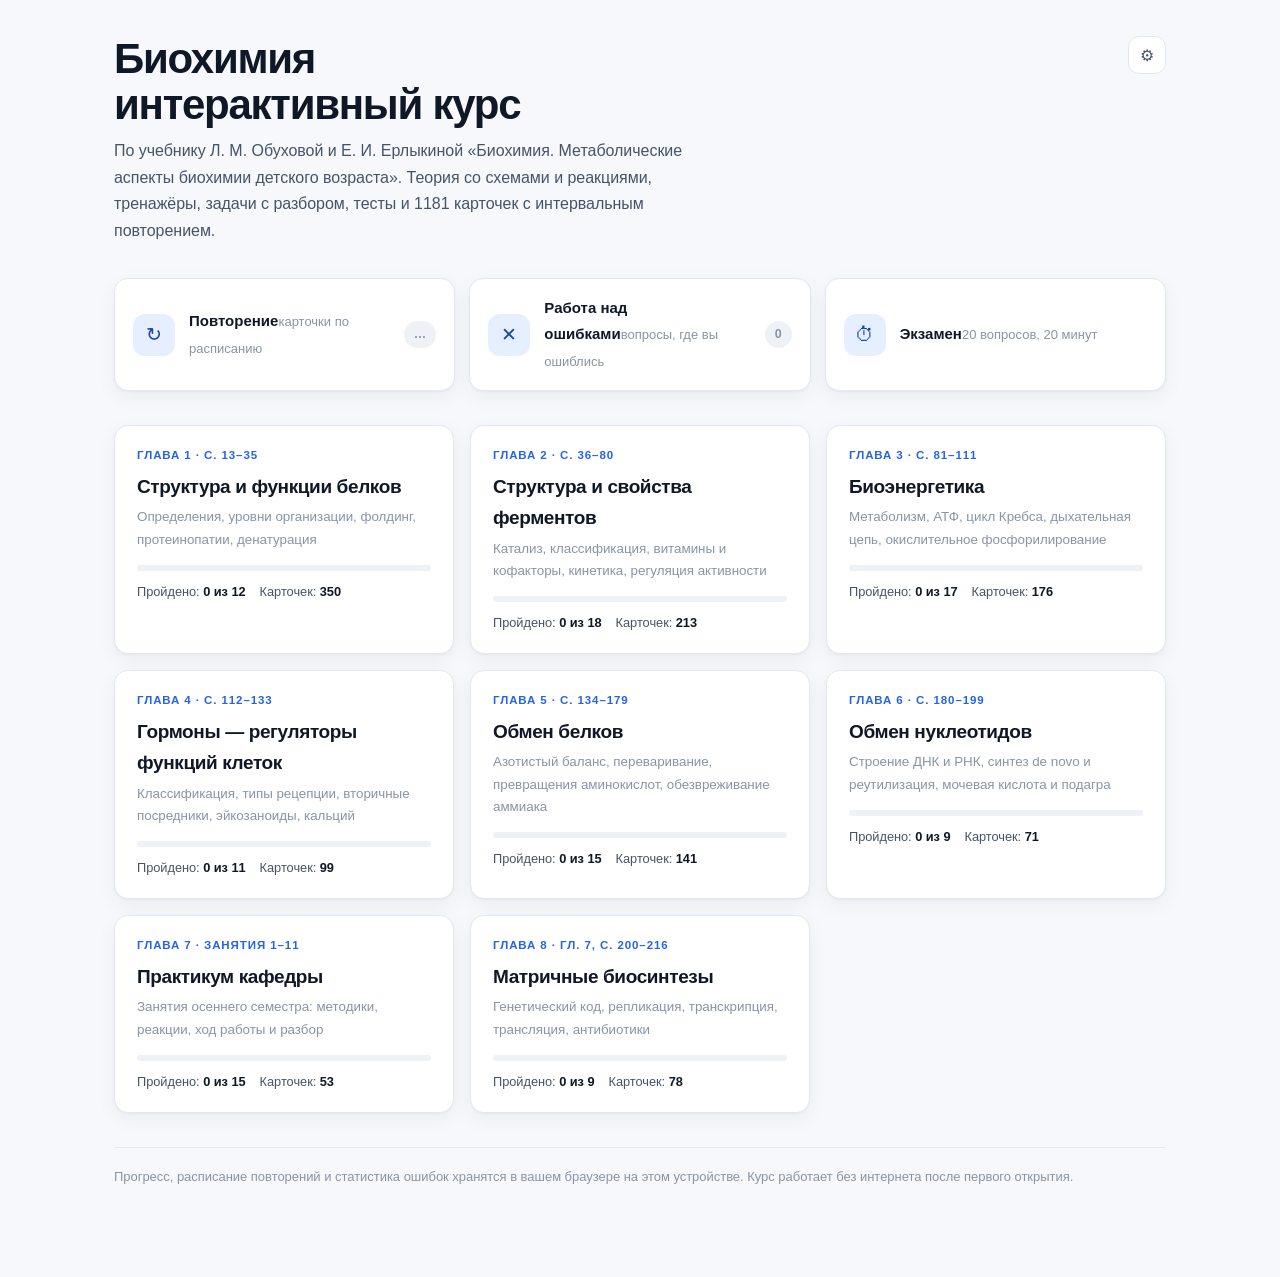
==== commit c113ad22: "Глава 3: разделы 3.11–3.13 — решения задач модуля 2 сборника ПИМУ 23 ситуационные задачи (биологичес" ====
--- a/index.html
+++ b/index.html
@@ -12,7 +12,7 @@
 <div class="hub-wrap"><div id="hub"></div></div>
 <script src="app.js"></script>
 <script>
-BIOHUB({"cards": 1139, "chapters": [{"n": 1, "disp": 1, "title": "Структура и функции белков", "sub": "Определения, уровни организации, фолдинг, протеинопатии, денатурация", "pages_label": "с. 13–35", "pages": 12, "cards": 350}, {"n": 2, "disp": 2, "title": "Структура и свойства ферментов", "sub": "Катализ, классификация, витамины и кофакторы, кинетика, регуляция активности", "pages_label": "с. 36–80", "pages": 18, "cards": 213}, {"n": 3, "disp": 3, "title": "Биоэнергетика", "sub": "Метаболизм, АТФ, цикл Кребса, дыхательная цепь, окислительное фосфорилирование", "pages_label": "с. 81–111", "pages": 12, "cards": 134}, {"n": 4, "disp": 4, "title": "Гормоны — регуляторы функций клеток", "sub": "Классификация, типы рецепции, вторичные посредники, эйкозаноиды, кальций", "pages_label": "с. 112–133", "pages": 11, "cards": 99}, {"n": 5, "disp": 5, "title": "Обмен белков", "sub": "Азотистый баланс, переваривание, превращения аминокислот, обезвреживание аммиака", "pages_label": "с. 134–179", "pages": 15, "cards": 141}, {"n": 6, "disp": 6, "title": "Обмен нуклеотидов", "sub": "Строение ДНК и РНК, синтез de novo и реутилизация, мочевая кислота и подагра", "pages_label": "с. 180–199", "pages": 9, "cards": 71}, {"n": 7, "disp": 7, "title": "Практикум кафедры", "sub": "Занятия осеннего семестра: методики, реакции, ход работы и разбор", "pages_label": "занятия 1–11", "pages": 15, "cards": 53}, {"n": 8, "disp": 7, "title": "Матричные биосинтезы", "sub": "Генетический код, репликация, транскрипция, трансляция, антибиотики", "pages_label": "гл. 7, с. 200–216", "pages": 9, "cards": 78}]});
+BIOHUB({"cards": 1181, "chapters": [{"n": 1, "disp": 1, "title": "Структура и функции белков", "sub": "Определения, уровни организации, фолдинг, протеинопатии, денатурация", "pages_label": "с. 13–35", "pages": 12, "cards": 350}, {"n": 2, "disp": 2, "title": "Структура и свойства ферментов", "sub": "Катализ, классификация, витамины и кофакторы, кинетика, регуляция активности", "pages_label": "с. 36–80", "pages": 18, "cards": 213}, {"n": 3, "disp": 3, "title": "Биоэнергетика", "sub": "Метаболизм, АТФ, цикл Кребса, дыхательная цепь, окислительное фосфорилирование", "pages_label": "с. 81–111", "pages": 17, "cards": 176}, {"n": 4, "disp": 4, "title": "Гормоны — регуляторы функций клеток", "sub": "Классификация, типы рецепции, вторичные посредники, эйкозаноиды, кальций", "pages_label": "с. 112–133", "pages": 11, "cards": 99}, {"n": 5, "disp": 5, "title": "Обмен белков", "sub": "Азотистый баланс, переваривание, превращения аминокислот, обезвреживание аммиака", "pages_label": "с. 134–179", "pages": 15, "cards": 141}, {"n": 6, "disp": 6, "title": "Обмен нуклеотидов", "sub": "Строение ДНК и РНК, синтез de novo и реутилизация, мочевая кислота и подагра", "pages_label": "с. 180–199", "pages": 9, "cards": 71}, {"n": 7, "disp": 7, "title": "Практикум кафедры", "sub": "Занятия осеннего семестра: методики, реакции, ход работы и разбор", "pages_label": "занятия 1–11", "pages": 15, "cards": 53}, {"n": 8, "disp": 7, "title": "Матричные биосинтезы", "sub": "Генетический код, репликация, транскрипция, трансляция, антибиотики", "pages_label": "гл. 7, с. 200–216", "pages": 9, "cards": 78}]});
 if('serviceWorker' in navigator && location.protocol.indexOf('http')===0) navigator.serviceWorker.register('sw.js').catch(function(){});
 </script>
 </body>
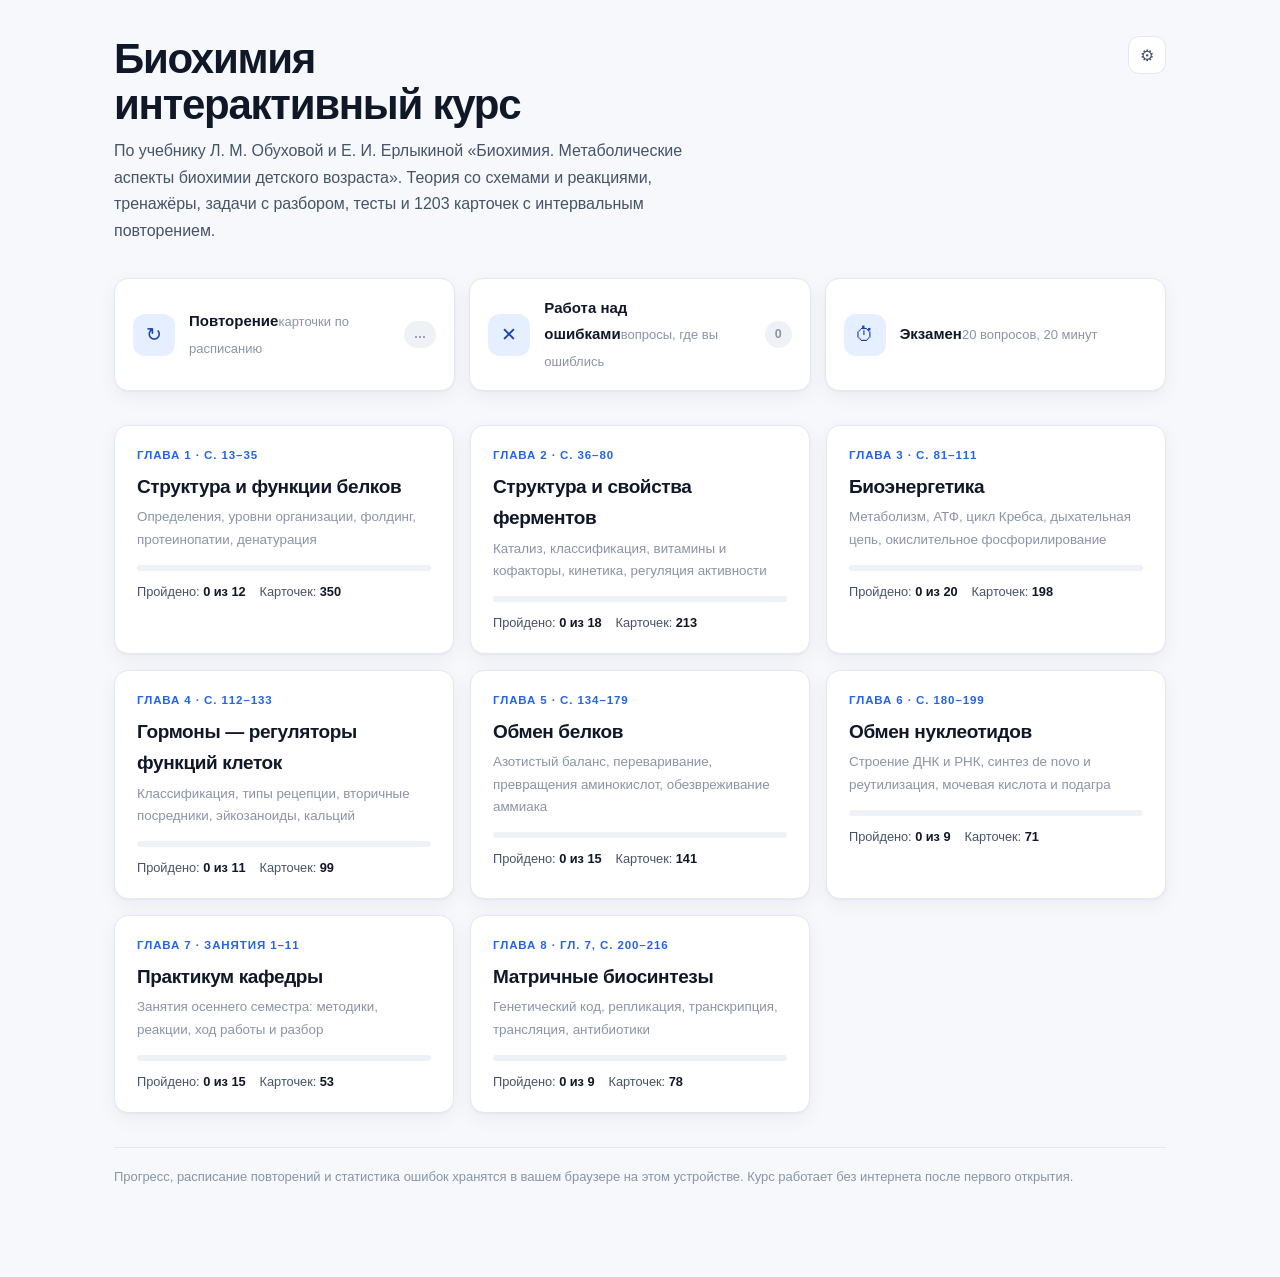
==== commit c33db179: "Глава 3: разделы 3.14–3.16 — решения билетов коллоквиума 2 Билеты 1–16 (без 14, билет 5 в двух вариа" ====
--- a/index.html
+++ b/index.html
@@ -12,7 +12,7 @@
 <div class="hub-wrap"><div id="hub"></div></div>
 <script src="app.js"></script>
 <script>
-BIOHUB({"cards": 1181, "chapters": [{"n": 1, "disp": 1, "title": "Структура и функции белков", "sub": "Определения, уровни организации, фолдинг, протеинопатии, денатурация", "pages_label": "с. 13–35", "pages": 12, "cards": 350}, {"n": 2, "disp": 2, "title": "Структура и свойства ферментов", "sub": "Катализ, классификация, витамины и кофакторы, кинетика, регуляция активности", "pages_label": "с. 36–80", "pages": 18, "cards": 213}, {"n": 3, "disp": 3, "title": "Биоэнергетика", "sub": "Метаболизм, АТФ, цикл Кребса, дыхательная цепь, окислительное фосфорилирование", "pages_label": "с. 81–111", "pages": 17, "cards": 176}, {"n": 4, "disp": 4, "title": "Гормоны — регуляторы функций клеток", "sub": "Классификация, типы рецепции, вторичные посредники, эйкозаноиды, кальций", "pages_label": "с. 112–133", "pages": 11, "cards": 99}, {"n": 5, "disp": 5, "title": "Обмен белков", "sub": "Азотистый баланс, переваривание, превращения аминокислот, обезвреживание аммиака", "pages_label": "с. 134–179", "pages": 15, "cards": 141}, {"n": 6, "disp": 6, "title": "Обмен нуклеотидов", "sub": "Строение ДНК и РНК, синтез de novo и реутилизация, мочевая кислота и подагра", "pages_label": "с. 180–199", "pages": 9, "cards": 71}, {"n": 7, "disp": 7, "title": "Практикум кафедры", "sub": "Занятия осеннего семестра: методики, реакции, ход работы и разбор", "pages_label": "занятия 1–11", "pages": 15, "cards": 53}, {"n": 8, "disp": 7, "title": "Матричные биосинтезы", "sub": "Генетический код, репликация, транскрипция, трансляция, антибиотики", "pages_label": "гл. 7, с. 200–216", "pages": 9, "cards": 78}]});
+BIOHUB({"cards": 1203, "chapters": [{"n": 1, "disp": 1, "title": "Структура и функции белков", "sub": "Определения, уровни организации, фолдинг, протеинопатии, денатурация", "pages_label": "с. 13–35", "pages": 12, "cards": 350}, {"n": 2, "disp": 2, "title": "Структура и свойства ферментов", "sub": "Катализ, классификация, витамины и кофакторы, кинетика, регуляция активности", "pages_label": "с. 36–80", "pages": 18, "cards": 213}, {"n": 3, "disp": 3, "title": "Биоэнергетика", "sub": "Метаболизм, АТФ, цикл Кребса, дыхательная цепь, окислительное фосфорилирование", "pages_label": "с. 81–111", "pages": 20, "cards": 198}, {"n": 4, "disp": 4, "title": "Гормоны — регуляторы функций клеток", "sub": "Классификация, типы рецепции, вторичные посредники, эйкозаноиды, кальций", "pages_label": "с. 112–133", "pages": 11, "cards": 99}, {"n": 5, "disp": 5, "title": "Обмен белков", "sub": "Азотистый баланс, переваривание, превращения аминокислот, обезвреживание аммиака", "pages_label": "с. 134–179", "pages": 15, "cards": 141}, {"n": 6, "disp": 6, "title": "Обмен нуклеотидов", "sub": "Строение ДНК и РНК, синтез de novo и реутилизация, мочевая кислота и подагра", "pages_label": "с. 180–199", "pages": 9, "cards": 71}, {"n": 7, "disp": 7, "title": "Практикум кафедры", "sub": "Занятия осеннего семестра: методики, реакции, ход работы и разбор", "pages_label": "занятия 1–11", "pages": 15, "cards": 53}, {"n": 8, "disp": 7, "title": "Матричные биосинтезы", "sub": "Генетический код, репликация, транскрипция, трансляция, антибиотики", "pages_label": "гл. 7, с. 200–216", "pages": 9, "cards": 78}]});
 if('serviceWorker' in navigator && location.protocol.indexOf('http')===0) navigator.serviceWorker.register('sw.js').catch(function(){});
 </script>
 </body>
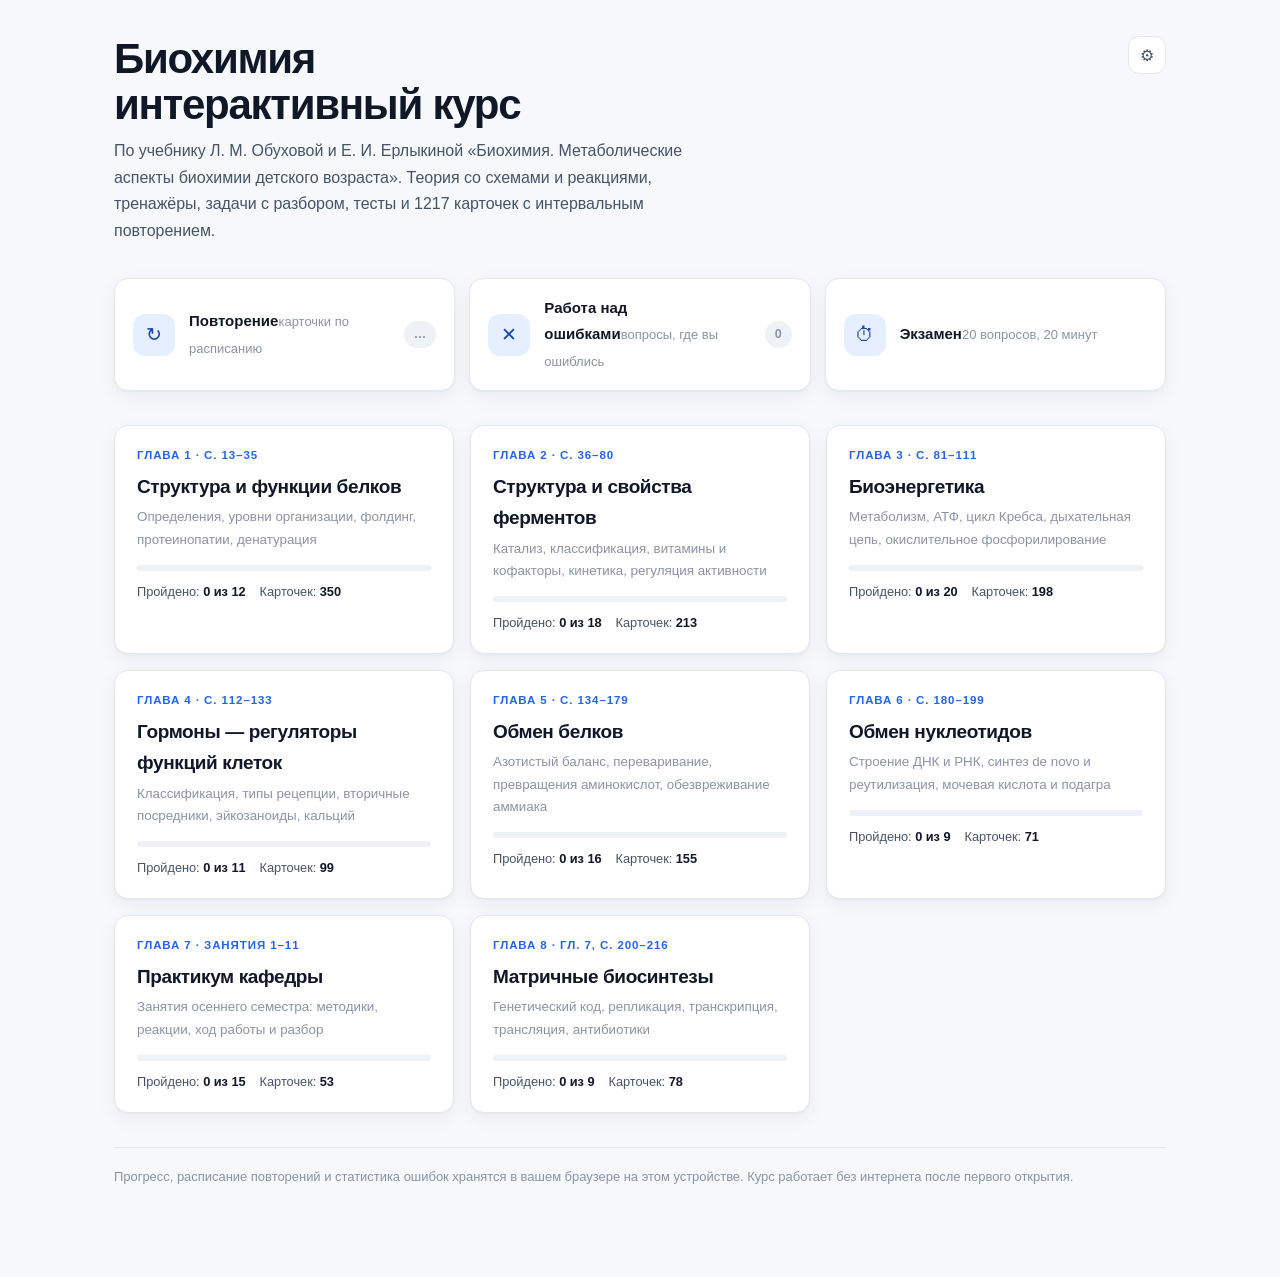
==== commit 604f0f78: "Глава 5: раздел 5.6 — ответы к занятию 11, материал видеолекции в 5.3.3 и 5.3.4 Co-Authored-By: Clau" ====
--- a/index.html
+++ b/index.html
@@ -12,7 +12,7 @@
 <div class="hub-wrap"><div id="hub"></div></div>
 <script src="app.js"></script>
 <script>
-BIOHUB({"cards": 1203, "chapters": [{"n": 1, "disp": 1, "title": "Структура и функции белков", "sub": "Определения, уровни организации, фолдинг, протеинопатии, денатурация", "pages_label": "с. 13–35", "pages": 12, "cards": 350}, {"n": 2, "disp": 2, "title": "Структура и свойства ферментов", "sub": "Катализ, классификация, витамины и кофакторы, кинетика, регуляция активности", "pages_label": "с. 36–80", "pages": 18, "cards": 213}, {"n": 3, "disp": 3, "title": "Биоэнергетика", "sub": "Метаболизм, АТФ, цикл Кребса, дыхательная цепь, окислительное фосфорилирование", "pages_label": "с. 81–111", "pages": 20, "cards": 198}, {"n": 4, "disp": 4, "title": "Гормоны — регуляторы функций клеток", "sub": "Классификация, типы рецепции, вторичные посредники, эйкозаноиды, кальций", "pages_label": "с. 112–133", "pages": 11, "cards": 99}, {"n": 5, "disp": 5, "title": "Обмен белков", "sub": "Азотистый баланс, переваривание, превращения аминокислот, обезвреживание аммиака", "pages_label": "с. 134–179", "pages": 15, "cards": 141}, {"n": 6, "disp": 6, "title": "Обмен нуклеотидов", "sub": "Строение ДНК и РНК, синтез de novo и реутилизация, мочевая кислота и подагра", "pages_label": "с. 180–199", "pages": 9, "cards": 71}, {"n": 7, "disp": 7, "title": "Практикум кафедры", "sub": "Занятия осеннего семестра: методики, реакции, ход работы и разбор", "pages_label": "занятия 1–11", "pages": 15, "cards": 53}, {"n": 8, "disp": 7, "title": "Матричные биосинтезы", "sub": "Генетический код, репликация, транскрипция, трансляция, антибиотики", "pages_label": "гл. 7, с. 200–216", "pages": 9, "cards": 78}]});
+BIOHUB({"cards": 1217, "chapters": [{"n": 1, "disp": 1, "title": "Структура и функции белков", "sub": "Определения, уровни организации, фолдинг, протеинопатии, денатурация", "pages_label": "с. 13–35", "pages": 12, "cards": 350}, {"n": 2, "disp": 2, "title": "Структура и свойства ферментов", "sub": "Катализ, классификация, витамины и кофакторы, кинетика, регуляция активности", "pages_label": "с. 36–80", "pages": 18, "cards": 213}, {"n": 3, "disp": 3, "title": "Биоэнергетика", "sub": "Метаболизм, АТФ, цикл Кребса, дыхательная цепь, окислительное фосфорилирование", "pages_label": "с. 81–111", "pages": 20, "cards": 198}, {"n": 4, "disp": 4, "title": "Гормоны — регуляторы функций клеток", "sub": "Классификация, типы рецепции, вторичные посредники, эйкозаноиды, кальций", "pages_label": "с. 112–133", "pages": 11, "cards": 99}, {"n": 5, "disp": 5, "title": "Обмен белков", "sub": "Азотистый баланс, переваривание, превращения аминокислот, обезвреживание аммиака", "pages_label": "с. 134–179", "pages": 16, "cards": 155}, {"n": 6, "disp": 6, "title": "Обмен нуклеотидов", "sub": "Строение ДНК и РНК, синтез de novo и реутилизация, мочевая кислота и подагра", "pages_label": "с. 180–199", "pages": 9, "cards": 71}, {"n": 7, "disp": 7, "title": "Практикум кафедры", "sub": "Занятия осеннего семестра: методики, реакции, ход работы и разбор", "pages_label": "занятия 1–11", "pages": 15, "cards": 53}, {"n": 8, "disp": 7, "title": "Матричные биосинтезы", "sub": "Генетический код, репликация, транскрипция, трансляция, антибиотики", "pages_label": "гл. 7, с. 200–216", "pages": 9, "cards": 78}]});
 if('serviceWorker' in navigator && location.protocol.indexOf('http')===0) navigator.serviceWorker.register('sw.js').catch(function(){});
 </script>
 </body>
